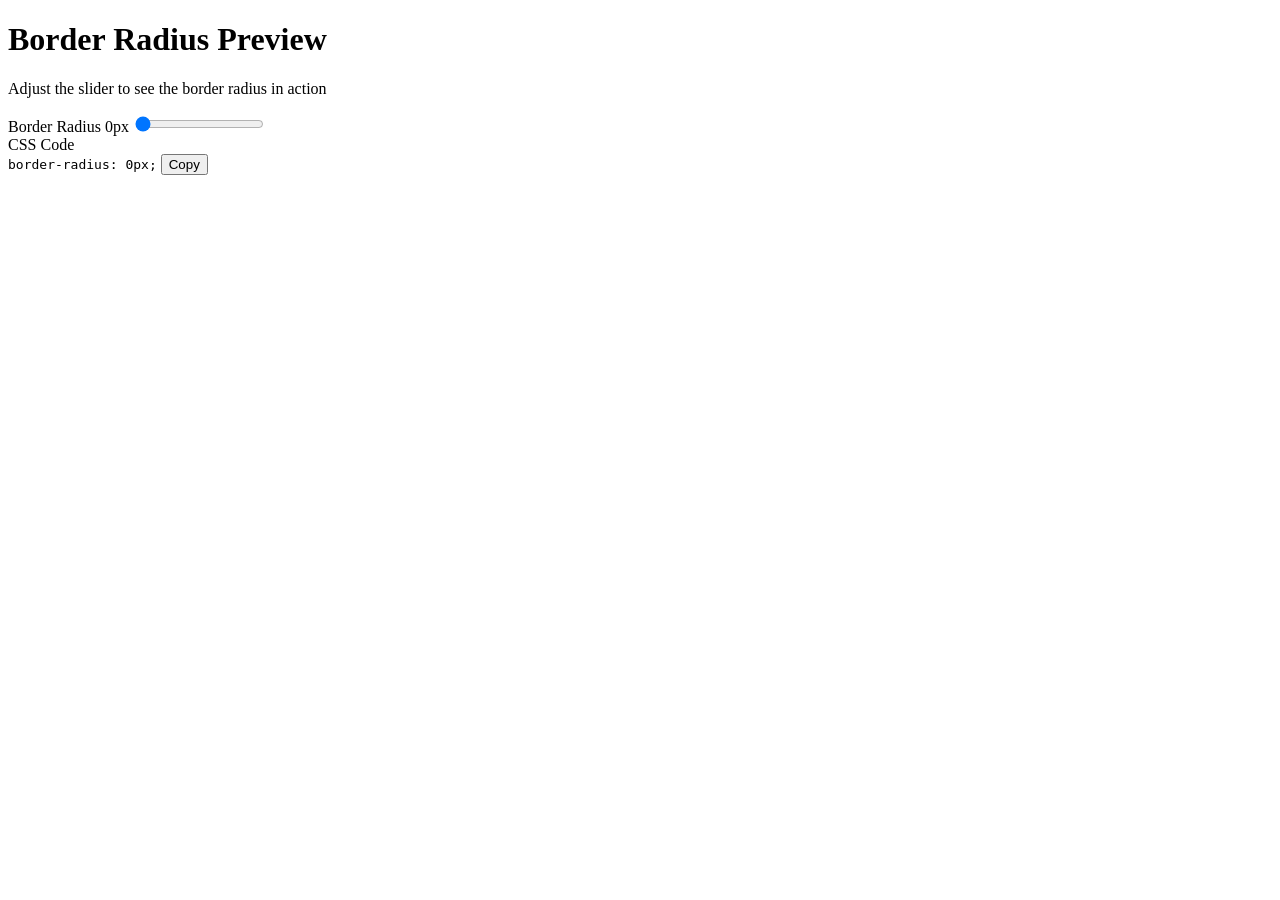
==== border-radius-previewer/index.html @ 267646c0 "feat: add HTML structure for Border Radius Previewer" ====
<!doctype html>
<html lang="en">
  <head>
    <meta charset="UTF-8" />
    <meta name="viewport" content="width=device-width, initial-scale=1.0" />
    <title>Border Radius Previewer</title>
    <link rel="stylesheet" href="style.css" />
    <script src="script.js" defer></script>
  </head>
  <body>
    <div class="container">
      <div class="card">
        <h1>Border Radius Preview</h1>
        <p class="subtitle">Adjust the slider to see the border radius in action</p>

        <div class="preview-section">
          <div class="preview-box" id="previewBox"></div>
        </div>

        <div class="controls">
          <div class="control-group">
            <label for="radiusSlider">
              <span>Border Radius</span>
              <span class="value" id="radiusValue">0px</span>
            </label>

            <input type="range" id="radiusSlider" min="0" max="100" value="0" />
          </div>
        </div>

        <div class="code-output">
          <label>CSS Code</label>
          <div class="code-box">
            <code id="cssCode">border-radius: 0px;</code>
            <button class="copy-btn" id="copyBtn">Copy</button>
          </div>
        </div>
      </div>
    </div>
  </body>
</html>
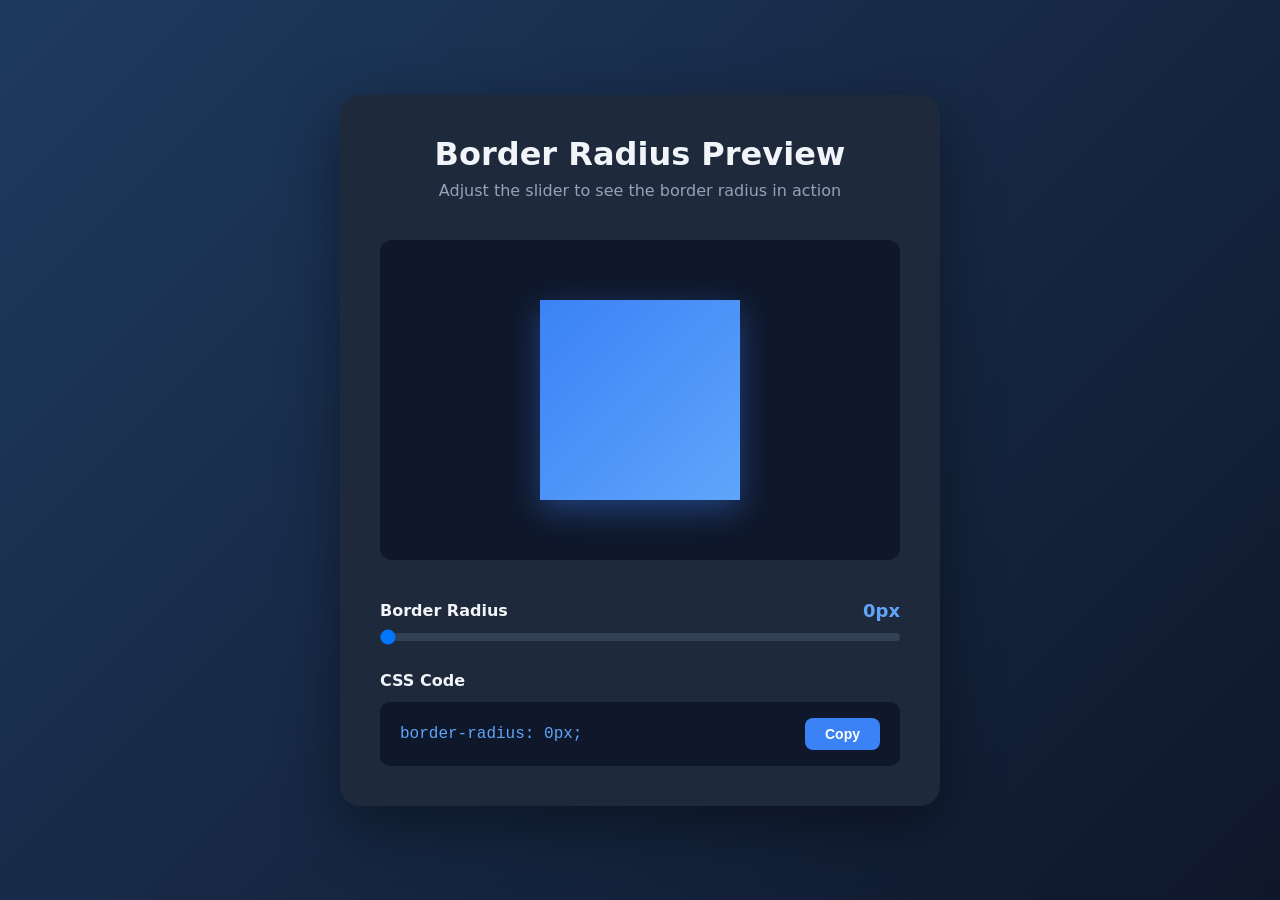
==== commit 3f24ac9c: "feat: implement real time border radius preview and clipboard copy functionality" ====
--- a/border-radius-previewer/index.html
+++ b/border-radius-previewer/index.html
@@ -5,7 +5,7 @@
     <meta name="viewport" content="width=device-width, initial-scale=1.0" />
     <title>Border Radius Previewer</title>
     <link rel="stylesheet" href="style.css" />
-    <script src="script.js" defer></script>
+    <script src="index.js" defer></script>
   </head>
   <body>
     <div class="container">
--- a/border-radius-previewer/style.css
+++ b/border-radius-previewer/style.css
@@ -0,0 +1,166 @@
+* {
+  margin: 0;
+  padding: 0;
+  box-sizing: border-box;
+}
+
+body {
+  font-family: system-ui, sans-serif;
+  background: linear-gradient(135deg, #1e3a5f 0%, #0f172a 100%);
+  min-height: 100vh;
+  display: flex;
+  align-items: center;
+  justify-content: center;
+  padding: 20px;
+}
+
+.container {
+  width: 100%;
+  max-width: 600px;
+}
+
+.card {
+  background: #1e293b;
+  border-radius: 20px;
+  padding: 40px;
+  box-shadow: 0 20px 60px rgba(0, 0, 0, 0.4);
+}
+
+h1 {
+  font-size: 32px;
+  color: #f1f5f9;
+  margin-bottom: 8px;
+  text-align: center;
+}
+
+.subtitle {
+  color: #94a3b8;
+  text-align: center;
+  margin-bottom: 40px;
+}
+
+.preview-section {
+  background: #0f172a;
+  border-radius: 12px;
+  padding: 60px;
+  margin-bottom: 40px;
+  display: flex;
+  align-items: center;
+  justify-content: center;
+  min-height: 300px;
+}
+
+.preview-box {
+  width: 200px;
+  height: 200px;
+  background: linear-gradient(135deg, #3b82f6 0%, #60a5fa 100%);
+  border-radius: 0px;
+  box-shadow: 0 10px 30px rgba(59, 130, 246, 0.4);
+  transition: border-radius 0.2s ease;
+}
+
+.controls {
+  margin-bottom: 30px;
+}
+
+.control-group {
+  display: flex;
+  flex-direction: column;
+  gap: 12px;
+}
+
+.control-group label {
+  display: flex;
+  justify-content: space-between;
+  align-items: center;
+  font-weight: 600;
+  color: #f1f5f9;
+  font-size: 16px;
+}
+
+.value {
+  color: #60a5fa;
+  font-weight: 700;
+  font-size: 18px;
+}
+
+input[type="range"] {
+  width: 100%;
+  height: 8px;
+  border-radius: 4px;
+  background: #334155;
+  outline: none;
+  /* appearence none is used to remove the default styles of the input */
+  -webkit-appearance: none;
+  appearance: none;
+}
+
+input[type="range"]::-webkit-slider-thumb:hover {
+  transform: scale(1.1);
+}
+
+.code-output {
+  display: flex;
+  flex-direction: column;
+  gap: 12px;
+}
+
+.code-output label {
+  font-weight: 600;
+  color: #f1f5f9;
+  font-size: 16px;
+}
+
+.code-box {
+  display: flex;
+  align-items: center;
+  justify-content: space-between;
+  background: #0f172a;
+  padding: 16px 20px;
+  border-radius: 10px;
+  gap: 16px;
+}
+
+code {
+  color: #60a5fa;
+  font-family: "Courier New", monospace;
+  font-size: 16px;
+  flex: 1;
+}
+
+.copy-btn {
+  padding: 8px 20px;
+  background: #3b82f6;
+  color: white;
+  border: none;
+  border-radius: 8px;
+  font-weight: 600;
+  cursor: pointer;
+  transition: all 0.2s;
+  font-size: 14px;
+}
+
+.copy-btn:hover {
+  background: #60a5fa;
+  transform: translateY(-2px);
+}
+
+.copy-btn:active {
+  transform: translateY(0);
+}
+
+@media (max-width: 600px) {
+  .card {
+    padding: 30px 20px;
+  }
+
+  .preview-section {
+    padding: 40px;
+    min-height: 250px;
+  }
+
+  .preview-box {
+    width: 150px;
+    height: 150px;
+  }
+}
